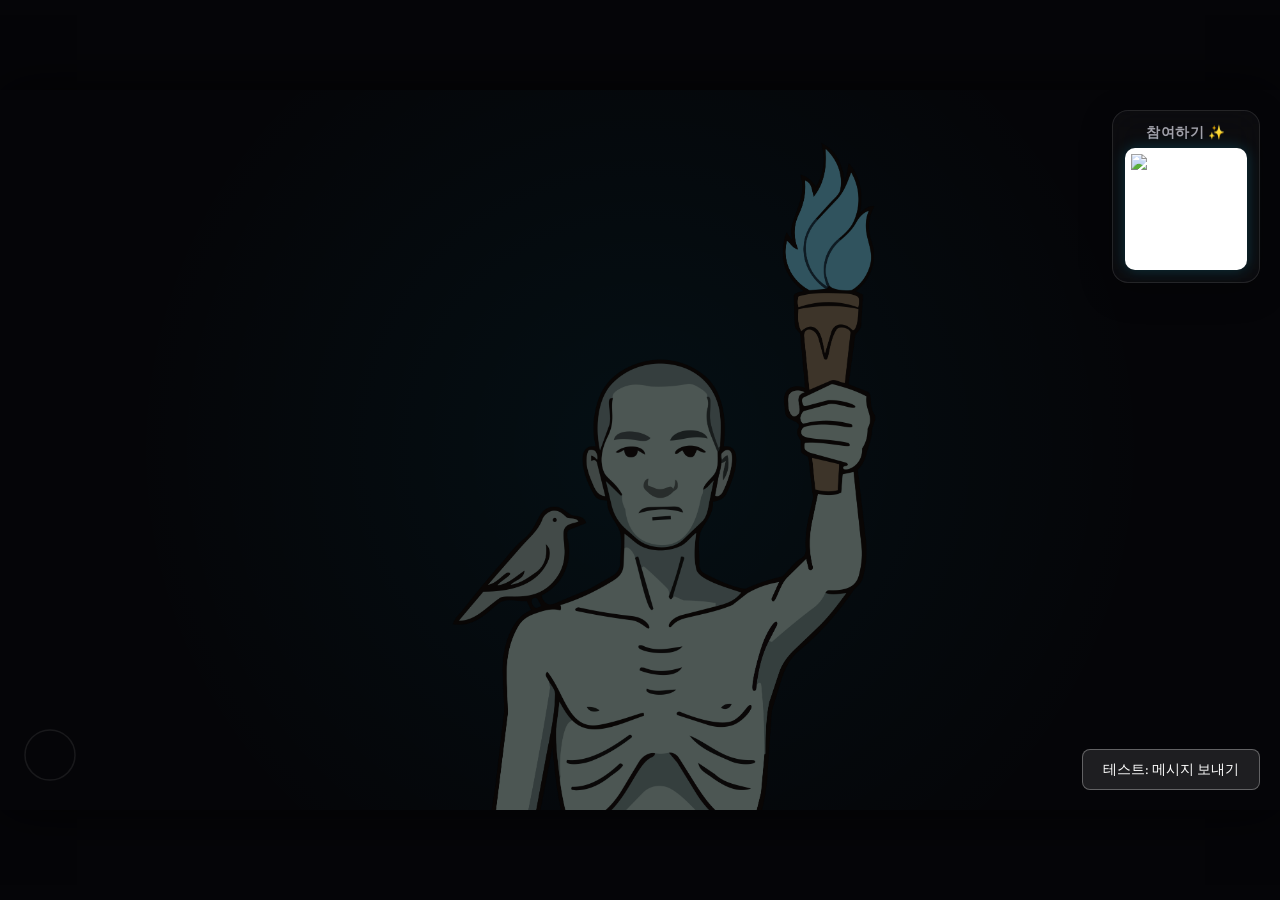
==== index.html @ aa3dcb75 "Add files via upload" ====
<!DOCTYPE html>
<html lang="ko">
<head>
    <meta charset="UTF-8">
    <meta name="viewport" content="width=device-width, initial-scale=1.0">
    <title>Slogan LED Board</title>
    <link rel="stylesheet" href="index.css?v=3">
    <!-- Google Fonts -->
    <link href="https://fonts.googleapis.com/css2?family=Outfit:wght@300;500;700&display=swap" rel="stylesheet">
    <!-- GSAP for Animations -->
    <script src="https://cdnjs.cloudflare.com/ajax/libs/gsap/3.12.2/gsap.min.js"></script>
</head>
<body>
    <!-- 16:9 Ratio Container -->
    <div id="app">
        <!-- Background elements -->
        <div class="ambient-light"></div>
        <div class="stars"></div>

        <!-- Flash overlay for the cinematic finale transition -->
        <div id="flash-overlay"></div>

        <!-- Combined container for base.png & light_stick.png (centered, height 100%) -->
        <div id="combined-container">
            <img id="base-image" src="base.png" alt="Base Statue">
            <img id="source-image" src="light_stick.png" alt="Light Stick">
        </div>

        <!-- Faint background watermark counter (behind shape, z-index 3) -->
        <!-- Glowing circular progress gauge (bottom-left corner) -->
        <div id="gauge-container" class="circular-mode">
            <svg class="progress-ring" width="60" height="60">
                <circle class="progress-ring__background" cx="30" cy="30" r="25" stroke="rgba(255,255,255,0.08)" stroke-width="1.5" fill="transparent"/>
                <circle class="progress-ring__circle" id="gauge-circle" cx="30" cy="30" r="25" fill="url(#cyan-glow)" stroke="none"/>
                <defs>
                    <linearGradient id="cyan-glow" x1="0%" y1="0%" x2="100%" y2="100%">
                        <stop offset="0%" stop-color="#00d4ff" />
                        <stop offset="100%" stop-color="#0088ff" />
                    </linearGradient>
                </defs>
            </svg>
        </div>

        <!-- Small corner QR code (visible from the start, top-right) -->
        <div id="corner-qr">
            <p>참여하기 ✨</p>
            <div class="qr-box-small">
                <!-- Points to local server for testing -->
                <img src="https://api.qrserver.com/v1/create-qr-code/?size=150x150&data=http://localhost:8000/form.html" alt="QR Code">
            </div>
        </div>

        <!-- Interactive buttons (top-right corner, below/adjacent to corner-qr) -->
        <div id="action-controls">
            <!-- 100 messages complete button (icon-only glowing circle) -->
            <button id="complete-btn" class="icon-btn glow-btn" aria-label="Complete event">
                <svg viewBox="0 0 24 24" fill="none" stroke="currentColor" stroke-width="2.5" class="btn-svg">
                    <circle cx="12" cy="12" r="9"></circle>
                </svg>
            </button>
            <!-- Shift & Slide Arrow button (icon-only arrow) -->
            <button id="arrow-btn" class="icon-btn arrow-btn" aria-label="Next slide">
                <svg viewBox="0 0 24 24" fill="none" stroke="currentColor" stroke-width="2.5" stroke-linecap="round" stroke-linejoin="round" class="btn-svg">
                    <polyline points="9 18 15 12 9 6"></polyline>
                </svg>
            </button>
        </div>

        <!-- Slides container for 1.png and 2.png (spawns on the left side) -->
        <div id="slide-container">
            <img id="slide-img-1" class="slide-img" src="1.png" alt="Slide 1">
            <img id="slide-img-2" class="slide-img" src="2.png" alt="Slide 2">
        </div>

        <!-- Flying messages container -->
        <div id="messages-container"></div>
        
        <!-- Debug controls (Remove in production) -->
        <div id="debug-controls">
            <button id="btn-simulate">테스트: 메시지 보내기</button>
        </div>
    </div>

    <!-- Firebase SDK & Custom script (Non-module to prevent file:// CORS error) -->
    <script src="https://www.gstatic.com/firebasejs/10.8.0/firebase-app-compat.js"></script>
    <script src="https://www.gstatic.com/firebasejs/10.8.0/firebase-database-compat.js"></script>
    <script src="main.js?v=3"></script>
</body>
</html>
---- index.css ----
:root {
    --bg-color: #050508;
    --text-color: #ffffff;
    --primary-glow: rgba(0, 212, 255, 0.8);
    --secondary-glow: rgba(255, 0, 150, 0.8);
}

* {
    box-sizing: border-box;
    margin: 0;
    padding: 0;
}

body {
    background-color: var(--bg-color);
    color: var(--text-color);
    font-family: 'Outfit', sans-serif;
    overflow: hidden;
    height: 100vh;
    width: 100vw;
    display: flex;
    justify-content: center;
    align-items: center;
}

/* 16:9 Centered Billboard Container */
#app {
    position: relative;
    width: 100vw;
    height: 100vh;
    max-width: 177.78vh; /* 16/9 * height */
    max-height: 56.25vw; /* 9/16 * width */
    aspect-ratio: 16/9;
    background-color: var(--bg-color);
    overflow: hidden;
    box-shadow: 0 0 50px rgba(0, 0, 0, 0.8);
    display: flex;
    justify-content: center;
    align-items: center;
}

/* Ambient Background Lights */
.ambient-light {
    position: absolute;
    width: 100%;
    height: 100%;
    background: radial-gradient(circle at 50% 50%, rgba(0, 212, 255, 0.05) 0%, rgba(0, 0, 0, 0) 70%);
    z-index: 0;
    pointer-events: none;
}

/* Glowing circular progress gauge (bottom-left corner) */
#gauge-container.circular-mode {
    position: absolute;
    bottom: 25px;
    left: 20px;
    width: 60px;
    height: 60px;
    z-index: 30;
    pointer-events: none;
}

.progress-ring {
    transform: rotate(-90deg); /* Start progress from the very top */
    transform-origin: center;
}

.progress-ring__circle {
    transform: scale(0);
    transform-origin: center;
    transition: transform 0.4s cubic-bezier(0.1, 0.8, 0.25, 1);
    filter: drop-shadow(0 0 5px rgba(0, 212, 255, 0.8));
}

/* Combined Container for base.png & light_stick.png (centered, full height) */
#combined-container {
    position: absolute;
    height: 100%;
    top: 0;
    bottom: 0;
    left: 50%;
    transform: translateX(-50%);
    z-index: 5;
}

#base-image, #source-image {
    height: 100%;
    width: auto;
    display: block;
    user-select: none;
    pointer-events: none;
}

#source-image {
    position: absolute;
    top: 0;
    left: 0;
    width: 100%;
    height: 100%;
    opacity: 0;
    transition: opacity 0.5s ease;
}

/* Corner QR Code (Top-Right, Visible from start) */
#corner-qr {
    position: absolute;
    top: 20px;
    right: 20px;
    z-index: 30;
    display: flex;
    flex-direction: column;
    align-items: center;
    background: rgba(255, 255, 255, 0.03);
    backdrop-filter: blur(15px);
    border: 1px solid rgba(255, 255, 255, 0.1);
    padding: 12px;
    border-radius: 16px;
    box-shadow: 0 8px 32px 0 rgba(0, 0, 0, 0.3);
}

#corner-qr p {
    font-size: 0.85rem;
    color: #a1a1aa !important;
    margin-bottom: 6px;
    font-weight: 700;
    letter-spacing: 0.05em;
}

.qr-box-small {
    background: white;
    padding: 6px;
    border-radius: 10px;
    display: flex;
    justify-content: center;
    align-items: center;
    box-shadow: 0 0 15px rgba(0, 212, 255, 0.2);
}

.qr-box-small img {
    width: 110px;
    height: 110px;
    display: block;
}

/* Interactive Buttons */
#action-controls {
    position: absolute;
    top: 20px;
    right: 20px;
    z-index: 35;
    display: flex;
    flex-direction: column;
    gap: 15px;
}

.icon-btn {
    width: 50px;
    height: 50px;
    border-radius: 50%;
    background: rgba(255, 255, 255, 0.05);
    backdrop-filter: blur(10px);
    border: 1px solid rgba(255, 255, 255, 0.1);
    color: white;
    cursor: pointer;
    display: flex;
    justify-content: center;
    align-items: center;
    transition: all 0.3s ease;
    box-shadow: 0 4px 15px rgba(0, 0, 0, 0.3);
    opacity: 0;
    pointer-events: none;
}

.icon-btn:hover {
    background: rgba(255, 255, 255, 0.15);
    border-color: #00d4ff;
    box-shadow: 0 0 15px rgba(0, 212, 255, 0.5);
    transform: scale(1.05);
}

.icon-btn:active {
    transform: scale(0.95);
}

.btn-svg {
    width: 24px;
    height: 24px;
    color: white;
    transition: color 0.3s ease;
}

.icon-btn:hover .btn-svg {
    color: #00d4ff;
}

.glow-btn {
    border-color: rgba(0, 212, 255, 0.3);
    box-shadow: 0 0 10px rgba(0, 212, 255, 0.2);
}

.icon-btn.visible {
    opacity: 1;
    pointer-events: auto;
}

/* Flying & Floating Slogans */
#messages-container {
    position: absolute;
    top: 0;
    left: 0;
    width: 100%;
    height: 100%;
    pointer-events: none;
    z-index: 20;
}

.floating-message {
    position: absolute;
    transform: translate(-50%, -50%);
    width: 120px;
    min-height: 40px;
    display: flex;
    flex-direction: column;
    justify-content: center;
    align-items: center;
    padding: 6px 10px;
    background: rgba(255, 255, 255, 0.08);
    backdrop-filter: blur(10px);
    border: 1px solid rgba(255, 255, 255, 0.15);
    border-radius: 12px;
    color: white;
    font-size: 0.8rem;
    font-weight: 500;
    text-align: center;
    box-shadow: 0 4px 15px rgba(0, 0, 0, 0.3), 0 0 10px rgba(0, 212, 255, 0.2);
    opacity: 0;
    white-space: normal;
    word-break: break-all;
    overflow-wrap: break-word;
    z-index: 20;
}

.floating-message .author {
    display: block;
    font-size: 0.7rem;
    color: #a5b4fc;
    margin-bottom: 2px;
    font-weight: 300;
}

/* Slide Container for Left Side Panels */
#slide-container {
    position: absolute;
    top: 0;
    left: 0;
    width: 60%;
    height: 100%;
    pointer-events: none;
    z-index: 15;
    display: flex;
    justify-content: center;
    align-items: center;
    overflow: hidden;
}

.slide-img {
    position: absolute;
    top: 5%;
    left: 5%;
    width: 90%;
    height: 90%;
    object-fit: contain;
    opacity: 0;
}



/* Flash Overlay for Transition */
#flash-overlay {
    position: absolute;
    top: 0;
    left: 0;
    width: 100vw;
    height: 100vh;
    background: radial-gradient(circle, #ffffff 0%, #00d4ff 70%);
    opacity: 0;
    z-index: 50;
    pointer-events: none;
}

/* Debug */
#debug-controls {
    position: absolute;
    bottom: 20px;
    right: 20px;
    z-index: 100;
}

#debug-controls button {
    padding: 10px 20px;
    background: rgba(255,255,255,0.1);
    color: white;
    border: 1px solid rgba(255,255,255,0.3);
    border-radius: 8px;
    cursor: pointer;
    font-family: inherit;
    font-size: 0.85rem;
}

#debug-controls button:hover {
    background: rgba(255,255,255,0.2);
}
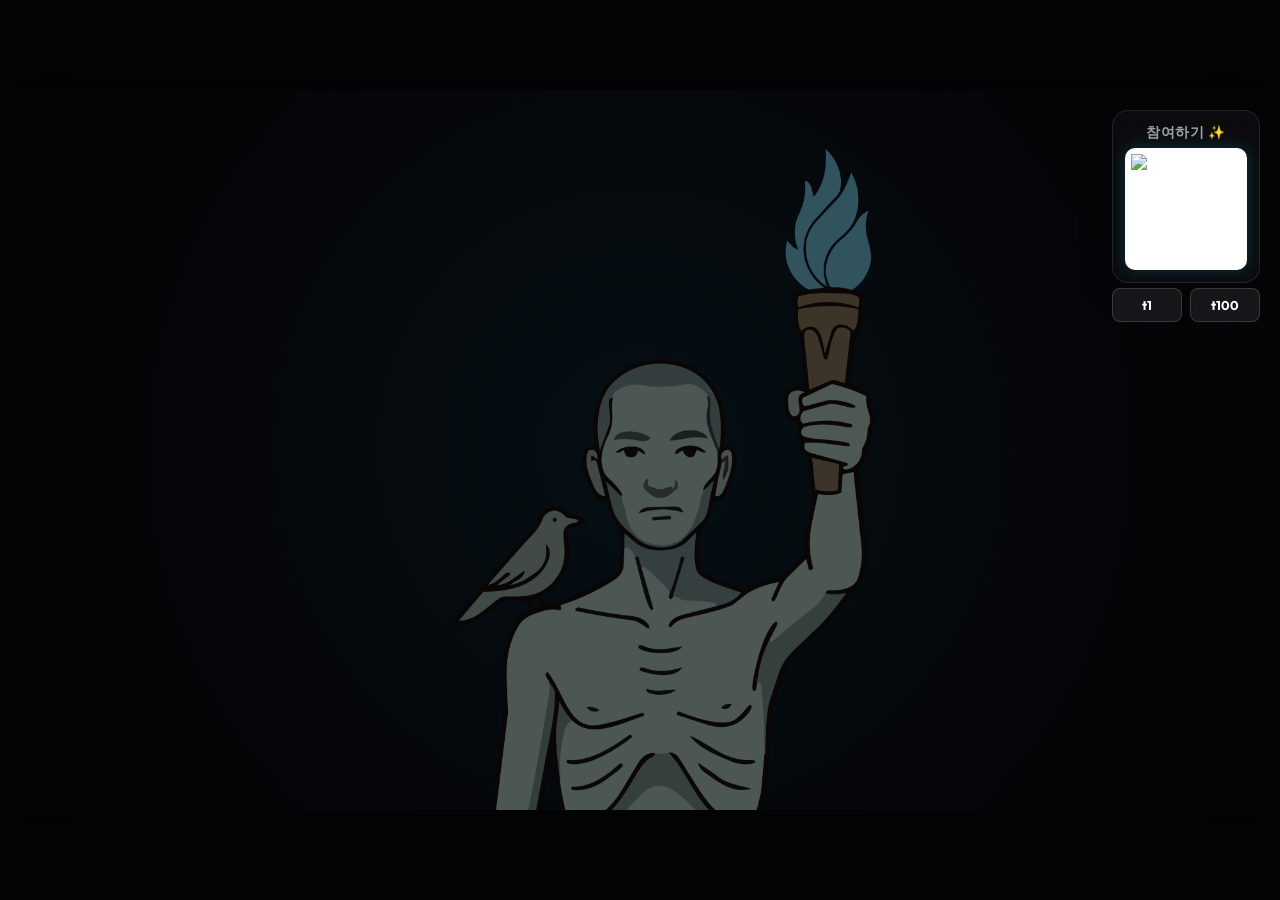
==== commit 8415e8c3: "Add files via upload" ====
--- a/index.html
+++ b/index.html
@@ -22,23 +22,9 @@
 
         <!-- Combined container for base.png & light_stick.png (centered, height 100%) -->
         <div id="combined-container">
+            <div id="torch-glow"></div>
             <img id="base-image" src="base.png" alt="Base Statue">
             <img id="source-image" src="light_stick.png" alt="Light Stick">
-        </div>
-
-        <!-- Faint background watermark counter (behind shape, z-index 3) -->
-        <!-- Glowing circular progress gauge (bottom-left corner) -->
-        <div id="gauge-container" class="circular-mode">
-            <svg class="progress-ring" width="60" height="60">
-                <circle class="progress-ring__background" cx="30" cy="30" r="25" stroke="rgba(255,255,255,0.08)" stroke-width="1.5" fill="transparent"/>
-                <circle class="progress-ring__circle" id="gauge-circle" cx="30" cy="30" r="25" fill="url(#cyan-glow)" stroke="none"/>
-                <defs>
-                    <linearGradient id="cyan-glow" x1="0%" y1="0%" x2="100%" y2="100%">
-                        <stop offset="0%" stop-color="#00d4ff" />
-                        <stop offset="100%" stop-color="#0088ff" />
-                    </linearGradient>
-                </defs>
-            </svg>
         </div>
 
         <!-- Small corner QR code (visible from the start, top-right) -->
@@ -46,8 +32,14 @@
             <p>참여하기 ✨</p>
             <div class="qr-box-small">
                 <!-- Points to local server for testing -->
-                <img src="https://api.qrserver.com/v1/create-qr-code/?size=150x150&data=http://localhost:8000/form.html" alt="QR Code">
+                <img src="https://api.qrserver.com/v1/create-qr-code/?size=150x150&data=https://busanjinbo.github.io/cheer-led-app/form.html" alt="QR Code">
             </div>
+        </div>
+
+        <!-- Debug controls (1 row, t1 and t100) -->
+        <div id="debug-controls">
+            <button id="btn-simulate">t1</button>
+            <button id="btn-fill">t100</button>
         </div>
 
         <!-- Interactive buttons (top-right corner, below/adjacent to corner-qr) -->
@@ -75,10 +67,6 @@
         <!-- Flying messages container -->
         <div id="messages-container"></div>
         
-        <!-- Debug controls (Remove in production) -->
-        <div id="debug-controls">
-            <button id="btn-simulate">테스트: 메시지 보내기</button>
-        </div>
     </div>
 
     <!-- Firebase SDK & Custom script (Non-module to prevent file:// CORS error) -->
--- a/index.css
+++ b/index.css
@@ -49,27 +49,22 @@
     pointer-events: none;
 }
 
-/* Glowing circular progress gauge (bottom-left corner) */
-#gauge-container.circular-mode {
-    position: absolute;
-    bottom: 25px;
-    left: 20px;
-    width: 60px;
-    height: 60px;
-    z-index: 30;
-    pointer-events: none;
-}
-
-.progress-ring {
-    transform: rotate(-90deg); /* Start progress from the very top */
-    transform-origin: center;
-}
-
-.progress-ring__circle {
-    transform: scale(0);
-    transform-origin: center;
-    transition: transform 0.4s cubic-bezier(0.1, 0.8, 0.25, 1);
-    filter: drop-shadow(0 0 5px rgba(0, 212, 255, 0.8));
+/* Glowing torch flare inside the combined container */
+#torch-glow {
+    position: absolute;
+    top: 17%;
+    left: 82.2%;
+    transform: translate(-50%, -50%) scale(0.4);
+    width: 240px;
+    height: 240px;
+    border-radius: 50%;
+    background: radial-gradient(circle, rgba(179, 222, 241, 1.0) 0%, rgba(179, 222, 241, 0.7) 40%, rgba(179, 222, 241, 0.3) 65%, rgba(179, 222, 241, 0.1) 80%, rgba(0, 0, 0, 0) 95%);
+    filter: blur(10px);
+    opacity: 0;
+    mix-blend-mode: screen;
+    pointer-events: none;
+    z-index: 1;
+    transition: opacity 0.3s ease, transform 0.3s ease;
 }
 
 /* Combined Container for base.png & light_stick.png (centered, full height) */
@@ -89,6 +84,8 @@
     display: block;
     user-select: none;
     pointer-events: none;
+    position: relative;
+    z-index: 2;
 }
 
 #source-image {
@@ -99,6 +96,7 @@
     height: 100%;
     opacity: 0;
     transition: opacity 0.5s ease;
+    z-index: 3;
 }
 
 /* Corner QR Code (Top-Right, Visible from start) */
@@ -288,25 +286,36 @@
     pointer-events: none;
 }
 
-/* Debug */
+/* Debug controls under corner-qr */
 #debug-controls {
     position: absolute;
-    bottom: 20px;
+    top: 198px; /* Placed exactly below corner-qr */
     right: 20px;
     z-index: 100;
+    display: flex;
+    gap: 8px;
+    width: 148px; /* Matches corner-qr width */
+    transition: opacity 0.5s ease, transform 0.5s ease;
 }
 
 #debug-controls button {
-    padding: 10px 20px;
-    background: rgba(255,255,255,0.1);
+    flex: 1;
+    padding: 8px 0;
+    background: rgba(255, 255, 255, 0.08);
+    backdrop-filter: blur(10px);
     color: white;
-    border: 1px solid rgba(255,255,255,0.3);
+    border: 1px solid rgba(255, 255, 255, 0.15);
     border-radius: 8px;
     cursor: pointer;
     font-family: inherit;
-    font-size: 0.85rem;
+    font-size: 0.8rem;
+    font-weight: 700;
+    text-align: center;
+    transition: all 0.3s ease;
 }
 
 #debug-controls button:hover {
-    background: rgba(255,255,255,0.2);
-}
+    background: rgba(255, 255, 255, 0.15);
+    border-color: #00d4ff;
+    box-shadow: 0 0 10px rgba(0, 212, 255, 0.4);
+}
